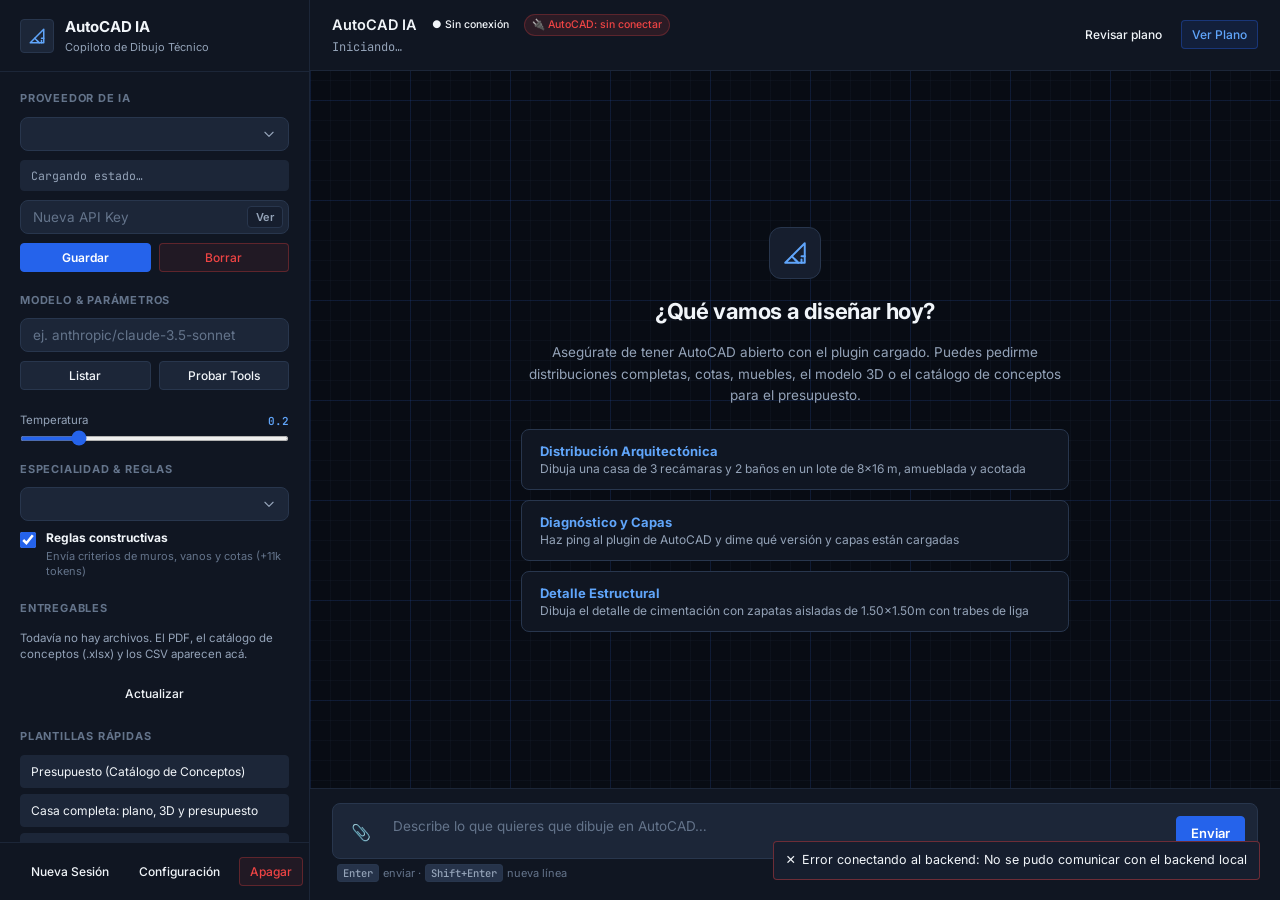
==== agent/web/index.html @ 49e6d8dd "Panel web: revisar plano sin tokens, laminas en el visor, historial persistente y arranque robusto; " ====
<!doctype html>
<html lang="es">
<head>
  <meta charset="utf-8">
  <meta name="viewport" content="width=device-width, initial-scale=1, maximum-scale=1, user-scalable=no">
  <title>AutoCAD IA — Asistente Técnico CAD</title>
  <meta name="description" content="Copiloto de diseño y automatización para AutoCAD mediante Model Context Protocol.">
  
  <link rel="preconnect" href="https://fonts.googleapis.com">
  <link rel="preconnect" href="https://fonts.gstatic.com" crossorigin>
  <link href="https://fonts.googleapis.com/css2?family=Inter:wght@400;500;600;700&family=JetBrains+Mono:wght@400;500;600&display=swap" rel="stylesheet">
  
  <link rel="stylesheet" href="style.css">
  <script src="app.js" defer></script>
</head>
<body>

  <!-- Overlay para panel en pantallas móviles -->
  <div id="sidebar-backdrop" class="sidebar-backdrop"></div>

  <!-- ======================================================================
       MODAL DE CONFIGURACIÓN INICIAL (CON ICONO TÉCNICO DE PLANO / ESCUADRA)
       ====================================================================== -->
  <div id="welcome-modal" class="modal-overlay hidden">
    <div class="modal-card">
      <div class="modal-header">
        <div class="brand-badge">
          <div class="brand-icon">
            <svg viewBox="0 0 24 24" width="18" height="18" fill="none" stroke="currentColor" stroke-width="2" stroke-linecap="round" stroke-linejoin="round">
              <path d="M3 21L21 21L21 3L3 21Z"></path>
              <path d="M9 15L15 21"></path>
              <line x1="12" y1="18" x2="14" y2="20"></line>
              <line x1="18" y1="21" x2="18" y2="18"></line>
              <line x1="21" y1="15" x2="18" y2="15"></line>
            </svg>
          </div>
          <div class="modal-title-wrap">
            <h3>Configuración Inicial</h3>
            <p>Conexión del modelo con AutoCAD</p>
          </div>
        </div>
        <button class="btn-icon btn-ghost" id="btn-close-wizard" title="Cerrar">✕</button>
      </div>

      <div class="wizard-progress-bar">
        <div class="wizard-progress-step active"></div>
        <div class="wizard-progress-step"></div>
        <div class="wizard-progress-step"></div>
      </div>

      <!-- Paso 0: Proveedor -->
      <div class="wizard-step-pane active" data-wizard-step="0">
        <h2>Seleccionar Proveedor</h2>
        <p>Elige el servicio que procesará tus comandos de dibujo técnico.</p>
        
        <div class="form-group">
          <label for="wizard-provider">Proveedor</label>
          <select id="wizard-provider" class="custom-select"></select>
          <p id="wizard-provider-hint" class="field-help"></p>
        </div>
        
        <div class="wizard-actions-row">
          <button class="btn btn-ghost" id="btn-wizard-skip">Omitir</button>
          <button class="btn btn-primary" data-wizard-goto="1">Siguiente: API Key →</button>
        </div>
      </div>

      <!-- Paso 1: API Key -->
      <div class="wizard-step-pane" data-wizard-step="1">
        <h2>Clave de API</h2>
        <p>La clave se almacena de forma cifrada localmente con DPAPI en este equipo.</p>
        
        <div class="form-group">
          <label for="wizard-api-key">API Key</label>
          <div class="input-with-action">
            <input id="wizard-api-key" type="password" placeholder="sk-..." autocomplete="off">
            <button class="input-action-btn" id="btn-toggle-wizard-key" type="button" title="Mostrar/Ocultar">Ver</button>
          </div>
        </div>
        <div id="wizard-key-status-chip" class="chip-status">Sin clave guardada</div>
        
        <div class="wizard-actions-row">
          <button class="btn" data-wizard-goto="0">← Atrás</button>
          <button class="btn btn-primary" id="btn-wizard-save-key">Guardar y continuar →</button>
        </div>
      </div>

      <!-- Paso 2: Diagnóstico -->
      <div class="wizard-step-pane" data-wizard-step="2">
        <h2>Verificación del Entorno</h2>
        <p>Comprobando conectividad con el proveedor, modelo y el plugin de AutoCAD:</p>
        
        <div class="diagnostic-list">
          <div class="diagnostic-item">
            <span class="status-light" id="diag-light-key"></span>
            <div class="diagnostic-content">
              <b>1. Autenticación API</b>
              <small id="diag-text-key">Verificando…</small>
            </div>
          </div>

          <div class="diagnostic-item">
            <span class="status-light" id="diag-light-model"></span>
            <div class="diagnostic-content">
              <b>2. Compatibilidad con Herramientas CAD</b>
              <small id="diag-text-model">Probando llamadas de función…</small>
            </div>
          </div>

          <div class="diagnostic-item">
            <span class="status-light" id="diag-light-cad"></span>
            <div class="diagnostic-content">
              <b>3. Plugin de AutoCAD (MCP)</b>
              <small id="diag-text-cad">Consultando socket local…</small>
            </div>
          </div>
        </div>

        <div class="wizard-actions-row">
          <button class="btn" id="btn-wizard-recheck">Reintentar</button>
          <button class="btn btn-primary" id="btn-wizard-finish">Comenzar</button>
        </div>
      </div>
    </div>
  </div>

  <!-- ======================================================================
       ESTRUCTURA PRINCIPAL DE LA APLICACIÓN
       ====================================================================== -->
  <div id="app-layout" class="app-layout">
    
    <!-- BARRA LATERAL (SIDEBAR TÉCNICO Y LIMPIO) -->
    <aside id="app-sidebar" class="sidebar">
      <div class="sidebar-header">
        <div class="brand-badge">
          <div class="brand-icon">
            <svg viewBox="0 0 24 24" width="18" height="18" fill="none" stroke="currentColor" stroke-width="2" stroke-linecap="round" stroke-linejoin="round">
              <path d="M3 21L21 21L21 3L3 21Z"></path>
              <path d="M9 15L15 21"></path>
              <line x1="12" y1="18" x2="14" y2="20"></line>
              <line x1="18" y1="21" x2="18" y2="18"></line>
              <line x1="21" y1="15" x2="18" y2="15"></line>
            </svg>
          </div>
          <div class="brand-info">
            <h1>AutoCAD IA</h1>
            <p>Copiloto de Dibujo Técnico</p>
          </div>
        </div>
        <button class="btn-icon btn-ghost mobile-only" id="btn-close-sidebar" title="Cerrar panel">✕</button>
      </div>

      <div class="sidebar-scroll">
        
        <!-- PROVEEDOR -->
        <section class="sidebar-section">
          <div class="section-title">Proveedor de IA</div>
          <div class="form-group">
            <select id="select-provider" class="custom-select"></select>
          </div>
          <div id="key-status-chip" class="chip-status">Cargando estado…</div>
          <div class="input-with-action">
            <input id="input-api-key" type="password" placeholder="Nueva API Key" autocomplete="off">
            <button class="input-action-btn" id="btn-toggle-key-visibility" type="button" title="Mostrar/Ocultar">Ver</button>
          </div>
          <div class="button-group-row">
            <button class="btn btn-sm btn-primary" id="btn-save-key">Guardar</button>
            <button class="btn btn-sm btn-danger" id="btn-delete-key">Borrar</button>
          </div>
        </section>

        <!-- MODELO -->
        <section class="sidebar-section">
          <div class="section-title">Modelo & Parámetros</div>
          <div class="form-group">
            <input id="input-model" placeholder="ej. anthropic/claude-3.5-sonnet" autocomplete="off">
          </div>
          <div class="button-group-row">
            <button class="btn btn-sm" id="btn-list-models">Listar</button>
            <button class="btn btn-sm" id="btn-test-models">Probar Tools</button>
          </div>
          <div id="model-list-container" class="model-list-container"></div>
          
          <div class="slider-row">
            <div class="slider-header">
              <span>Temperatura</span>
              <span id="temp-val" class="slider-val">0.2</span>
            </div>
            <input type="range" id="input-temp" min="0" max="1" step="0.1" value="0.2" class="custom-slider">
          </div>
        </section>

        <!-- HERRAMIENTAS -->
        <section class="sidebar-section">
          <div class="section-title">Especialidad & Reglas</div>
          <div class="form-group">
            <select id="select-profile" class="custom-select"></select>
          </div>
          <label class="custom-checkbox">
            <input type="checkbox" id="check-rules" checked>
            <span>
              <strong>Reglas constructivas</strong>
              <small>Envía criterios de muros, vanos y cotas (+11k tokens)</small>
            </span>
          </label>
        </section>

        <!-- ENTREGABLES: lo que el agente deja para descargar -->
        <section class="sidebar-section">
          <div class="section-title">Entregables</div>
          <div id="lista-entregables" class="entregables-list">
            <small class="field-help">Todavía no hay archivos. El PDF, el catálogo de conceptos (.xlsx) y los CSV aparecen acá.</small>
          </div>
          <button class="btn btn-sm btn-ghost" id="btn-refrescar-entregables" type="button">Actualizar</button>
        </section>

        <!-- PLANTILLAS -->
        <section class="sidebar-section">
          <div class="section-title">Plantillas Rápidas</div>
          <div class="quick-prompts-list">
            <button class="quick-prompt-btn" data-perfil="arquitectura" data-prompt="Cuantifica lo que está dibujado en el plano abierto (agrupado por partida) y genera el catálogo de conceptos para el presupuesto en .xlsx, sin precios. Lo que la obra necesite y el plano no mida, ponlo POR CUANTIFICAR.">Presupuesto (Catálogo de Conceptos)</button>
            <button class="quick-prompt-btn" data-perfil="arquitectura" data-prompt="Proyecto completo de una casa de 3 recámaras y 2 baños en un lote de 8x20 m: distribución validada, muros, cotas, mobiliario, lámina A-01 con rótulo, modelo 3D, cuantificación y catálogo de conceptos (.xlsx) sin precios. Antes de dibujar, pregúntame los datos del rótulo que falten.">Casa completa: plano, 3D y presupuesto</button>
            <button class="quick-prompt-btn" data-perfil="estructura" data-prompt="Dibuja una zapata aislada Z-1 de 1.20x1.20m con dado de 30x30cm y armado de varilla #4 @ 15cm.">Zapata Aislada Z-1</button>
            <button class="quick-prompt-btn" data-perfil="arquitectura" data-prompt="Verifica las capas del dibujo actual, lista los bloques insertados y acota todos los muros principales.">Acotar & Revisar Capas</button>
            <button class="quick-prompt-btn" data-perfil="arquitectura" data-prompt="Inserta distribución eléctrica básica con luminarias LED empotradas y contactos dobles a 0.30m.">Instalación Eléctrica</button>
          </div>
        </section>

      </div>

      <div class="sidebar-footer">
        <button class="btn btn-sm btn-ghost" id="btn-new-session" title="Reiniciar memoria del agente">
          Nueva Sesión
        </button>
        <button class="btn btn-sm btn-ghost" id="btn-open-settings" title="Abrir configuración">
          Configuración
        </button>
        <button class="btn btn-sm btn-danger" id="btn-apagar" title="Cerrar la interfaz por completo (ya no queda ninguna consola para hacerlo)">
          Apagar
        </button>
      </div>
    </aside>

    <!-- ÁREA PRINCIPAL DE CHAT -->
    <main class="chat-main">
      <header class="chat-header">
        <div class="header-left">
          <button class="btn-icon btn-ghost mobile-only" id="btn-open-sidebar" title="Abrir menú">
            ☰
          </button>
          <div class="chat-header-info">
            <div class="chat-header-title">
              <span id="session-title">AutoCAD IA</span>
              <span class="status-badge live" id="connection-status">● Listo</span>
              <span class="status-badge acad-checking" id="acad-status" title="Se revisa solo cada 15s, sin pedirle nada al modelo.">🔌 AutoCAD: verificando…</span>
            </div>
            <div class="chat-header-subtitle" id="session-subtitle">Iniciando…</div>
          </div>
        </div>

        <div class="chat-header-actions">
          <div id="token-counter" class="token-counter-pill" style="display: none;">
            <b id="total-tokens">0</b> tokens · <span id="total-turns">0</span> v.
          </div>
          
          <button class="btn btn-sm btn-ghost" id="btn-revisar" title="Revisar el plano con check_all (sin gastar tokens)">
            <span class="btn-text">Revisar plano</span>
          </button>

          <button class="btn btn-sm btn-accent" id="btn-toggle-plan" title="Abrir visor de dibujo">
            <span class="btn-text">Ver Plano</span>
          </button>
          
          <button class="btn btn-sm btn-danger" id="btn-cancel" style="display: none;" title="Detener generación">
            <span class="btn-text">Cancelar</span>
          </button>

          <div id="typing-indicator" class="typing-dots" style="display: none;" title="Agente procesando…">
            <span></span><span></span><span></span>
          </div>
        </div>
      </header>

      <!-- HILO DE MENSAJES -->
      <div id="chat-messages" class="chat-messages">
        <div class="empty-state" id="empty-state-view">
          <div class="empty-icon-wrapper">
            <div class="empty-icon">
              <svg viewBox="0 0 24 24" width="26" height="26" fill="none" stroke="currentColor" stroke-width="1.8" stroke-linecap="round" stroke-linejoin="round">
                <path d="M3 21L21 21L21 3L3 21Z"></path>
                <path d="M9 15L15 21"></path>
                <line x1="12" y1="18" x2="14" y2="20"></line>
                <line x1="18" y1="21" x2="18" y2="18"></line>
                <line x1="21" y1="15" x2="18" y2="15"></line>
              </svg>
            </div>
          </div>
          <h2>¿Qué vamos a diseñar hoy?</h2>
          <p>Asegúrate de tener AutoCAD abierto con el plugin cargado. Puedes pedirme distribuciones completas, cotas, muebles, el modelo 3D o el catálogo de conceptos para el presupuesto.</p>
          
          <div class="preset-cards-grid">
            <button class="preset-card" data-perfil="arquitectura">
              <div class="preset-info">
                <strong>Distribución Arquitectónica</strong>
                <span class="preset-text">Dibuja una casa de 3 recámaras y 2 baños en un lote de 8×16 m, amueblada y acotada</span>
              </div>
            </button>

            <button class="preset-card" data-perfil="basico">
              <div class="preset-info">
                <strong>Diagnóstico y Capas</strong>
                <span class="preset-text">Haz ping al plugin de AutoCAD y dime qué versión y capas están cargadas</span>
              </div>
            </button>

            <button class="preset-card" data-perfil="estructura">
              <div class="preset-info">
                <strong>Detalle Estructural</strong>
                <span class="preset-text">Dibuja el detalle de cimentación con zapatas aisladas de 1.50x1.50m con trabes de liga</span>
              </div>
            </button>
          </div>
        </div>
      </div>

      <!-- FOOTER CON INPUT DE TEXTO -->
      <footer class="chat-footer">
        <div class="input-container">
          <div id="attach-preview" class="attach-preview hidden"></div>
          <div class="input-box-wrapper">
            <input type="file" id="input-file" accept="image/*" multiple hidden>
            <button class="btn btn-icon btn-ghost btn-attach" id="btn-attach"
                    title="Adjuntar croquis o foto">📎</button>
            <textarea id="chat-input" rows="1" placeholder="Describe lo que quieres que dibuje en AutoCAD…"></textarea>
            <button class="btn btn-primary btn-send" id="btn-send" title="Enviar instrucción (Enter)">
              <span>Enviar</span>
            </button>
          </div>
          <div class="input-meta-bar">
            <span class="input-shortcuts"><b>Enter</b> enviar · <b>Shift+Enter</b> nueva línea</span>
            <span class="input-brand">AutoCAD MCP Assistant</span>
          </div>
        </div>
      </footer>
    </main>

    <!-- VISOR DE PLANO (DWG VIEWPORT) -->
    <section id="plan-viewer-pane" class="plan-viewer-pane">
      <div class="viewer-header">
        <div class="viewer-title">
          <span>Visor de Plano DWG</span>
        </div>
        <div class="viewer-toolbar">
          <select id="select-layout" class="custom-select viewer-select" title="Qué ver: el modelo o una lámina tal como se imprime">
            <option value="Model">Modelo</option>
          </select>
          <button class="btn-icon btn-ghost btn-sm" id="btn-zoom-in" title="Acercar (+)">＋</button>
          <button class="btn-icon btn-ghost btn-sm" id="btn-zoom-out" title="Alejar (-)">－</button>
          <button class="btn-icon btn-ghost btn-sm" id="btn-zoom-reset" title="Ajustar escala al 100%">1:1</button>
          <button class="btn btn-sm btn-ghost" id="btn-refresh-plan" title="Actualizar captura">Actualizar</button>
          <button class="btn-icon btn-ghost btn-sm" id="btn-download-plan" title="Descargar imagen PNG">Guardar</button>
          <button class="btn-icon btn-ghost btn-sm" id="btn-close-plan" title="Ocultar visor">✕</button>
        </div>
      </div>
      
      <div class="viewer-canvas-wrapper empty-canvas" id="plan-canvas-wrapper">
        <div class="viewer-empty-msg">
          <span>No hay ninguna captura activa aún.</span>
          <button class="btn btn-sm btn-primary" id="btn-initial-capture" style="margin-top: 10px;">Capturar Vista Actual</button>
        </div>
      </div>

      <div class="viewer-footer">
        <span id="plan-footer-info">Listo para capturar</span>
        <span id="plan-zoom-info">100%</span>
      </div>
    </section>

  </div>

  <div id="toast-container" class="toast-container"></div>

</body>
</html>
---- agent/web/style.css ----
/* ==========================================================================
   AutoCAD IA — Estilos de la Interfaz Web (Estética Técnica CAD Sobria)
   Cero clichés de IA, sin emojis invasivos, espaciado amplio y profesional
   ========================================================================== */

:root {
  --bg-main: #0a0e17;
  --bg-panel: #101622;
  --bg-card: #161e2e;
  --bg-elevated: #1c2638;
  --bg-hover: #26334a;
  
  --border-subtle: #1c2638;
  --border-default: #28364d;
  --border-focus: #3b82f6;

  --text-main: #f1f5f9;
  --text-muted: #94a3b8;
  --text-dim: #64748b;

  --primary: #2563eb;
  --primary-hover: #1d4ed8;
  --primary-light: #60a5fa;

  --success: #10b981;
  --error: #ef4444;
  --warning: #f59e0b;

  --radius-sm: 4px;
  --radius-md: 8px;
  --radius-lg: 12px;
  --radius-full: 9999px;

  --font-sans: 'Inter', system-ui, -apple-system, BlinkMacSystemFont, "Segoe UI", Roboto, sans-serif;
  --font-mono: 'JetBrains Mono', Consolas, monospace;

  --transition: 0.15s ease;
  --shadow-modal: 0 24px 50px rgba(0, 0, 0, 0.75);
}

/* ==========================================================================
   RESET Y BASE
   ========================================================================== */
*, *::before, *::after {
  box-sizing: border-box;
  margin: 0;
  padding: 0;
}

html, body {
  height: 100%;
  width: 100%;
  overflow: hidden;
  background-color: var(--bg-main);
  color: var(--text-main);
  font-family: var(--font-sans);
  font-size: 13.5px;
  line-height: 1.5;
  -webkit-font-smoothing: antialiased;
}

::-webkit-scrollbar {
  width: 6px;
  height: 6px;
}
::-webkit-scrollbar-thumb {
  background: var(--border-default);
  border-radius: var(--radius-full);
}
::-webkit-scrollbar-thumb:hover {
  background: var(--text-dim);
}
::-webkit-scrollbar-track {
  background: transparent;
}

button, input, select, textarea {
  font-family: inherit;
  font-size: inherit;
  color: inherit;
}

button {
  cursor: pointer;
  border: none;
  background: none;
}

input, select, textarea {
  width: 100%;
  background: var(--bg-elevated);
  border: 1px solid var(--border-default);
  border-radius: var(--radius-md);
  padding: 8px 12px;
  color: var(--text-main);
  transition: border-color var(--transition), background var(--transition);
}

input:focus, select:focus, textarea:focus {
  outline: none;
  border-color: var(--border-focus);
  background: var(--bg-card);
}

input::placeholder, textarea::placeholder {
  color: var(--text-dim);
}

.custom-select {
  appearance: none;
  background-image: url("data:image/svg+xml,%3Csvg xmlns='http://www.w3.org/2000/svg' fill='none' viewBox='0 0 24 24' stroke='%2394a3b8'%3E%3Cpath stroke-linecap='round' stroke-linejoin='round' stroke-width='2' d='M19 9l-7 7-7-7'%3E%3C/path%3E%3C/svg%3E");
  background-repeat: no-repeat;
  background-position: right 12px center;
  background-size: 14px;
  padding-right: 36px;
  cursor: pointer;
}

.custom-slider {
  accent-color: var(--primary);
  height: 5px;
  border-radius: var(--radius-full);
  background: var(--bg-elevated);
  cursor: pointer;
  padding: 0;
}

/* ==========================================================================
   BOTONES
   ========================================================================== */
.btn {
  display: inline-flex;
  align-items: center;
  justify-content: center;
  gap: 6px;
  background: var(--bg-elevated);
  border: 1px solid var(--border-default);
  border-radius: var(--radius-md);
  padding: 8px 14px;
  font-weight: 500;
  font-size: 13px;
  color: var(--text-main);
  transition: all var(--transition);
  white-space: nowrap;
  user-select: none;
}

.btn:hover:not(:disabled) {
  background: var(--bg-hover);
  border-color: var(--text-dim);
}

.btn:active:not(:disabled) {
  transform: translateY(1px);
}

.btn:disabled {
  opacity: 0.45;
  cursor: not-allowed;
}

.btn-primary {
  background: var(--primary);
  border-color: var(--primary);
  color: #ffffff;
  font-weight: 600;
}

.btn-primary:hover:not(:disabled) {
  background: var(--primary-hover);
  border-color: var(--primary-hover);
}

.btn-accent {
  background: rgba(37, 99, 235, 0.12);
  border-color: rgba(37, 99, 235, 0.35);
  color: var(--primary-light);
}

.btn-accent:hover:not(:disabled) {
  background: rgba(37, 99, 235, 0.22);
  border-color: var(--primary);
}

.btn-danger {
  color: var(--error);
  border-color: rgba(239, 68, 68, 0.3);
  background: rgba(239, 68, 68, 0.08);
}

.btn-danger:hover:not(:disabled) {
  background: rgba(239, 68, 68, 0.16);
  border-color: var(--error);
}

.btn-ghost {
  background: transparent;
  border-color: transparent;
}

.btn-ghost:hover:not(:disabled) {
  background: var(--bg-elevated);
  border-color: var(--border-default);
}

.btn-sm {
  padding: 6px 10px;
  font-size: 12px;
  border-radius: var(--radius-sm);
}

.btn-icon {
  width: 32px;
  height: 32px;
  padding: 0;
  display: inline-grid;
  place-items: center;
  border-radius: var(--radius-sm);
}

/* ==========================================================================
   LAYOUT PRINCIPAL
   ========================================================================== */
.app-layout {
  display: grid;
  grid-template-columns: 310px 1fr 0;
  height: 100vh;
  width: 100vw;
  transition: grid-template-columns 0.3s ease;
  position: relative;
  overflow: hidden;
}

.app-layout.con-plano {
  grid-template-columns: 310px 1fr 48%;
}

.mobile-only {
  display: none !important;
}

.sidebar-backdrop {
  display: none;
  position: fixed;
  inset: 0;
  background: rgba(0, 0, 0, 0.6);
  z-index: 40;
}

@media (max-width: 1100px) {
  .app-layout {
    grid-template-columns: 290px 1fr 0;
  }
  .app-layout.con-plano {
    grid-template-columns: 290px 1fr 45%;
  }
}

@media (max-width: 900px) {
  .mobile-only {
    display: inline-flex !important;
  }
  
  .app-layout {
    grid-template-columns: 1fr 0;
  }
  
  .app-layout.con-plano {
    grid-template-columns: 1fr 1fr;
  }

  aside.sidebar {
    position: fixed;
    top: 0;
    bottom: 0;
    left: -320px;
    width: 310px;
    max-width: 85vw;
    z-index: 50;
    transition: left 0.25s ease;
    box-shadow: 10px 0 30px rgba(0, 0, 0, 0.7);
  }

  aside.sidebar.mobile-open {
    left: 0;
  }

  .sidebar-backdrop.active {
    display: block;
  }
}

@media (max-width: 640px) {
  .app-layout.con-plano {
    grid-template-columns: 1fr 0;
  }
  
  .app-layout.con-plano #plan-viewer-pane {
    position: fixed;
    inset: 0;
    z-index: 30;
  }

  .btn-text {
    display: none;
  }

  .chat-header {
    padding: 10px 12px;
  }

  .chat-messages {
    padding: 14px 12px;
  }

  .chat-footer {
    padding: 10px 12px 14px;
  }
}

/* ==========================================================================
   SIDEBAR (ESPACIOSO, SIN CONGESTIÓN)
   ========================================================================== */
aside.sidebar {
  background: var(--bg-panel);
  border-right: 1px solid var(--border-subtle);
  display: flex;
  flex-direction: column;
  height: 100vh;
  overflow: hidden;
  z-index: 20;
}

.sidebar-header {
  padding: 16px 20px;
  border-bottom: 1px solid var(--border-subtle);
  display: flex;
  align-items: center;
  justify-content: space-between;
  flex-shrink: 0;
}

.brand-badge {
  display: flex;
  align-items: center;
  gap: 11px;
}

.brand-icon {
  width: 34px;
  height: 34px;
  border-radius: var(--radius-sm);
  background: var(--bg-elevated);
  border: 1px solid var(--border-default);
  color: var(--primary-light);
  display: grid;
  place-items: center;
  flex-shrink: 0;
}

.brand-icon svg {
  display: block;
}

.brand-info h1 {
  font-size: 15px;
  font-weight: 700;
  color: var(--text-main);
  letter-spacing: -0.2px;
}

.brand-info p {
  font-size: 11px;
  color: var(--text-muted);
}

.sidebar-scroll {
  flex: 1;
  min-height: 0;
  overflow-y: auto;
  padding: 18px 20px;
  display: flex;
  flex-direction: column;
  gap: 20px;
}

.sidebar-section {
  display: flex;
  flex-direction: column;
  gap: 9px;
}

.section-title {
  font-size: 11px;
  text-transform: uppercase;
  font-weight: 700;
  letter-spacing: 0.8px;
  color: var(--text-dim);
  margin-bottom: 1px;
}

.form-group {
  display: flex;
  flex-direction: column;
  gap: 5px;
}

.form-group label {
  font-size: 11px;
  text-transform: uppercase;
  letter-spacing: 0.7px;
  color: var(--text-muted);
  font-weight: 600;
}

.field-help {
  font-size: 11.5px;
  color: var(--text-muted);
  line-height: 1.4;
  margin-top: 4px;
}

.chip-status {
  font-size: 11.5px;
  font-family: var(--font-mono);
  padding: 6px 10px;
  border-radius: var(--radius-sm);
  background: var(--bg-elevated);
  border: 1px solid var(--border-subtle);
  display: flex;
  align-items: center;
  gap: 6px;
  color: var(--text-muted);
  word-break: break-all;
}

.chip-status.encrypted {
  background: rgba(16, 185, 129, 0.08);
  border-color: rgba(16, 185, 129, 0.3);
  color: var(--success);
}

.chip-status.warning {
  background: rgba(245, 158, 11, 0.08);
  border-color: rgba(245, 158, 11, 0.3);
  color: var(--warning);
}

.input-with-action {
  position: relative;
  display: flex;
  align-items: center;
}

.input-with-action input {
  padding-right: 48px;
}

.input-action-btn {
  position: absolute;
  right: 6px;
  padding: 3px 8px;
  color: var(--text-muted);
  font-size: 11px;
  font-weight: 600;
  border-radius: var(--radius-sm);
  background: var(--bg-card);
  border: 1px solid var(--border-default);
}

.input-action-btn:hover {
  color: var(--text-main);
  background: var(--bg-hover);
}

.button-group-row {
  display: flex;
  gap: 8px;
  width: 100%;
}

.button-group-row > .btn {
  flex: 1;
}

.slider-row {
  display: flex;
  flex-direction: column;
  gap: 6px;
  margin-top: 4px;
}

.slider-header {
  display: flex;
  justify-content: space-between;
  align-items: center;
  font-size: 11.5px;
  color: var(--text-muted);
}

.slider-val {
  font-family: var(--font-mono);
  color: var(--primary-light);
  font-weight: 600;
  font-size: 11px;
}

.model-list-container {
  display: flex;
  flex-direction: column;
  gap: 4px;
  max-height: 140px;
  overflow-y: auto;
  padding-right: 2px;
}

.model-item {
  display: flex;
  align-items: center;
  justify-content: space-between;
  gap: 6px;
  padding: 6px 9px;
  background: var(--bg-elevated);
  border: 1px solid transparent;
  border-radius: var(--radius-sm);
  font-family: var(--font-mono);
  font-size: 11px;
  cursor: pointer;
  transition: border-color var(--transition), background var(--transition);
}

.model-item:hover {
  border-color: var(--border-focus);
  background: var(--bg-hover);
}

.model-item.selected {
  border-color: var(--primary);
  background: rgba(37, 99, 235, 0.12);
  color: var(--primary-light);
  font-weight: 600;
}

.model-badge {
  font-size: 9.5px;
  padding: 2px 6px;
  border-radius: 3px;
  background: var(--bg-card);
  color: var(--text-dim);
}

.model-item.ok .model-badge {
  background: rgba(16, 185, 129, 0.12);
  color: var(--success);
}

.model-item.err .model-badge {
  background: rgba(239, 68, 68, 0.12);
  color: var(--error);
}

.custom-checkbox {
  display: flex;
  align-items: flex-start;
  gap: 10px;
  font-size: 12px;
  color: var(--text-muted);
  cursor: pointer;
  line-height: 1.4;
  user-select: none;
}

.custom-checkbox input[type="checkbox"] {
  width: 16px;
  height: 16px;
  margin-top: 2px;
  accent-color: var(--primary);
  border-radius: var(--radius-sm);
  flex-shrink: 0;
  cursor: pointer;
}

.custom-checkbox span {
  display: flex;
  flex-direction: column;
  gap: 2px;
}

.custom-checkbox strong {
  color: var(--text-main);
}

.custom-checkbox small {
  font-size: 11px;
  color: var(--text-dim);
}

.quick-prompts-list {
  display: flex;
  flex-direction: column;
  gap: 6px;
}

.quick-prompt-btn {
  text-align: left;
  padding: 8px 10px;
  font-size: 12px;
  background: var(--bg-elevated);
  border: 1px solid var(--border-subtle);
  border-radius: var(--radius-sm);
  color: var(--text-main);
  transition: all var(--transition);
}

.quick-prompt-btn:hover {
  background: var(--bg-hover);
  border-color: var(--primary);
}

.entregables-list {
  display: flex;
  flex-direction: column;
  gap: 4px;
  margin-bottom: 8px;
  max-height: 180px;
  overflow-y: auto;
}

.entregable {
  display: flex;
  justify-content: space-between;
  gap: 8px;
  padding: 6px 10px;
  font-size: 12px;
  background: var(--bg-elevated);
  border: 1px solid var(--border-subtle);
  border-radius: var(--radius-sm);
  color: var(--text-main);
  text-decoration: none;
  transition: all var(--transition);
}

.entregable span {
  overflow: hidden;
  text-overflow: ellipsis;
  white-space: nowrap;
}

.entregable small {
  color: var(--text-muted);
  flex-shrink: 0;
}

.entregable:hover {
  background: var(--bg-hover);
  border-color: var(--primary);
}

.sidebar-footer {
  padding: 14px 20px;
  border-top: 1px solid var(--border-subtle);
  background: var(--bg-panel);
  display: flex;
  align-items: center;
  justify-content: space-between;
  gap: 8px;
  flex-shrink: 0;
}

/* ==========================================================================
   CHAT PRINCIPAL (FONDO CUADRICULADO TIPO PLANO / MODEL SPACE DE AUTOCAD)
   ========================================================================== */
main.chat-main {
  display: flex;
  flex-direction: column;
  background-color: #080c14;
  background-image: 
    linear-gradient(to right, rgba(37, 99, 235, 0.12) 1px, transparent 1px),
    linear-gradient(to bottom, rgba(37, 99, 235, 0.12) 1px, transparent 1px),
    linear-gradient(to right, rgba(40, 54, 77, 0.14) 1px, transparent 1px),
    linear-gradient(to bottom, rgba(40, 54, 77, 0.14) 1px, transparent 1px);
  background-size: 100px 100px, 100px 100px, 20px 20px, 20px 20px;
  background-position: 0 0, 0 0, 0 0, 0 0;
  min-width: 0;
  position: relative;
  height: 100vh;
}

.chat-header {
  padding: 14px 22px;
  background: var(--bg-panel);
  border-bottom: 1px solid var(--border-subtle);
  display: flex;
  align-items: center;
  justify-content: space-between;
  gap: 12px;
  z-index: 10;
  flex-shrink: 0;
}

.header-left {
  display: flex;
  align-items: center;
  gap: 10px;
  min-width: 0;
}

.chat-header-info {
  min-width: 0;
  display: flex;
  flex-direction: column;
  gap: 2px;
}

.chat-header-title {
  font-weight: 600;
  font-size: 14.5px;
  color: var(--text-main);
  display: flex;
  align-items: center;
  gap: 8px;
}

.status-badge {
  font-size: 10.5px;
  font-weight: 500;
  padding: 2px 7px;
  border-radius: var(--radius-full);
}

.status-badge.live {
  background: rgba(16, 185, 129, 0.12);
  color: var(--success);
  border: 1px solid rgba(16, 185, 129, 0.25);
}

/* Estado del plugin de AutoCAD: independiente de si el servidor local
   responde ("Listo" de arriba). Antes esto no se veía en ningún lado hasta
   que se le pedía algo al agente y, si AutoCAD estaba cerrado, tardaba
   30+ segundos en enterarse por las malas. */
.status-badge.acad-off {
  background: rgba(239, 68, 68, 0.12);
  color: var(--error);
  border: 1px solid rgba(239, 68, 68, 0.25);
}

.status-badge.acad-checking {
  background: rgba(245, 158, 11, 0.12);
  color: var(--warning);
  border: 1px solid rgba(245, 158, 11, 0.25);
}

.chat-header-subtitle {
  font-size: 12px;
  color: var(--text-muted);
  font-family: var(--font-mono);
  white-space: nowrap;
  overflow: hidden;
  text-overflow: ellipsis;
}

.chat-header-actions {
  display: flex;
  align-items: center;
  gap: 8px;
  flex-shrink: 0;
}

.token-counter-pill {
  font-family: var(--font-mono);
  font-size: 11.5px;
  color: var(--text-muted);
  background: var(--bg-card);
  padding: 5px 9px;
  border-radius: var(--radius-sm);
  border: 1px solid var(--border-subtle);
  display: flex;
  align-items: center;
  gap: 5px;
}

.token-counter-pill b {
  color: var(--primary-light);
  font-weight: 600;
}

.chat-messages {
  flex: 1;
  overflow-y: auto;
  padding: 24px 28px;
  display: flex;
  flex-direction: column;
  gap: 16px;
}

/* Estado de inicio */
.empty-state {
  margin: auto;
  max-width: 580px;
  text-align: center;
  display: flex;
  flex-direction: column;
  align-items: center;
  gap: 14px;
  padding: 30px 16px;
}

.empty-icon-wrapper {
  margin-bottom: 2px;
}

.empty-icon {
  width: 52px;
  height: 52px;
  border-radius: var(--radius-lg);
  background: var(--bg-card);
  border: 1px solid var(--border-default);
  color: var(--primary-light);
  display: grid;
  place-items: center;
}

.empty-state h2 {
  font-size: 22px;
  font-weight: 700;
  letter-spacing: -0.4px;
  color: var(--text-main);
}

.empty-state p {
  color: var(--text-muted);
  font-size: 13.5px;
  line-height: 1.6;
}

.preset-cards-grid {
  display: flex;
  flex-direction: column;
  gap: 10px;
  width: 100%;
  margin-top: 8px;
}

.preset-card {
  background: var(--bg-panel);
  border: 1px solid var(--border-default);
  border-radius: var(--radius-md);
  padding: 13px 18px;
  text-align: left;
  color: var(--text-main);
  transition: all var(--transition);
}

.preset-card:hover {
  border-color: var(--border-focus);
  background: var(--bg-card);
  transform: translateY(-1px);
}

.preset-info {
  display: flex;
  flex-direction: column;
  gap: 2px;
}

.preset-info strong {
  font-size: 13px;
  color: var(--primary-light);
}

.preset-text {
  font-size: 12px;
  color: var(--text-muted);
}

/* Mensajes de chat */
.message-row {
  display: flex;
  flex-direction: column;
  gap: 4px;
  max-width: 85%;
}

.message-row.user {
  align-self: flex-end;
}

.message-row.assistant {
  align-self: flex-start;
}

.message-author {
  font-size: 11px;
  font-weight: 600;
  text-transform: uppercase;
  letter-spacing: 0.6px;
  color: var(--text-dim);
}

.message-row.user .message-author {
  text-align: right;
  color: var(--primary-light);
}

.message-bubble {
  background: var(--bg-card);
  border: 1px solid var(--border-default);
  border-radius: var(--radius-md);
  padding: 12px 16px;
  white-space: pre-wrap;
  word-break: break-word;
  font-size: 13.5px;
  line-height: 1.55;
}

.message-row.user .message-bubble {
  background: rgba(37, 99, 235, 0.12);
  border-color: rgba(37, 99, 235, 0.35);
}

/* Markdown liviano de las respuestas del agente (ver formatearMarkdown en
   app.js): antes esto se veía con los asteriscos y backticks tal cual. */
.message-bubble p {
  margin: 0 0 8px;
}

.message-bubble p:last-child,
.message-bubble ul:last-child,
.message-bubble blockquote:last-child {
  margin-bottom: 0;
}

.message-bubble code {
  font-family: var(--font-mono);
  font-size: 12px;
  background: rgba(148, 163, 184, 0.15);
  padding: 1px 5px;
  border-radius: 4px;
}

.message-bubble blockquote {
  margin: 0 0 8px;
  padding: 2px 12px;
  border-left: 3px solid var(--border-default);
  color: var(--text-muted);
}

.message-bubble ul {
  margin: 0 0 8px 18px;
  padding: 0;
}

.tool-card {
  display: flex;
  align-items: flex-start;
  gap: 10px;
  font-family: var(--font-mono);
  font-size: 11.5px;
  background: var(--bg-card);
  border: 1px solid var(--border-subtle);
  border-left: 3px solid var(--primary);
  border-radius: var(--radius-sm);
  padding: 8px 12px;
  margin-bottom: 2px;
  width: 100%;
}

.tool-card.success {
  border-left-color: var(--success);
}

.tool-card.error {
  border-left-color: var(--error);
  background: rgba(239, 68, 68, 0.04);
}

.tool-card-icon {
  font-size: 11px;
  font-weight: 700;
  margin-top: 1px;
  color: var(--text-dim);
}

.tool-card-body {
  flex: 1;
  min-width: 0;
  display: flex;
  flex-direction: column;
  gap: 2px;
}

.tool-card-name {
  font-weight: 600;
  color: var(--primary-light);
}

.tool-card.success .tool-card-name {
  color: var(--success);
}

.tool-card.error .tool-card-name {
  color: var(--error);
}

.tool-card-details {
  color: var(--text-dim);
  font-size: 11px;
  word-break: break-all;
  white-space: pre-wrap;
  max-height: 70px;
  overflow-y: auto;
}

.chat-notice {
  font-size: 12.5px;
  padding: 10px 14px;
  border-radius: var(--radius-sm);
  background: rgba(245, 158, 11, 0.08);
  border: 1px solid rgba(245, 158, 11, 0.25);
  color: var(--warning);
}

.chat-footer {
  padding: 14px 22px 18px;
  background: var(--bg-panel);
  border-top: 1px solid var(--border-subtle);
  flex-shrink: 0;
}

.input-container {
  display: flex;
  flex-direction: column;
  gap: 6px;
  max-width: 1000px;
  margin: 0 auto;
}

.input-box-wrapper {
  display: flex;
  gap: 10px;
  align-items: flex-end;
  background: var(--bg-elevated);
  border: 1px solid var(--border-default);
  border-radius: var(--radius-md);
  padding: 8px 12px;
}

.input-box-wrapper:focus-within {
  border-color: var(--border-focus);
}

.input-box-wrapper textarea {
  border: none;
  background: transparent;
  padding: 4px 6px;
  resize: none;
  min-height: 38px;
  max-height: 150px;
  line-height: 1.5;
  box-shadow: none !important;
}

.btn-send {
  padding: 8px 14px;
  border-radius: var(--radius-sm);
}

.input-meta-bar {
  display: flex;
  justify-content: space-between;
  align-items: center;
  padding: 0 4px;
  font-size: 11px;
  color: var(--text-dim);
}

.typing-dots {
  display: inline-flex;
  gap: 4px;
  align-items: center;
}

.typing-dots span {
  width: 5px;
  height: 5px;
  border-radius: 50%;
  background: var(--primary-light);
  animation: pulseDot 1.2s infinite ease-in-out;
}

.typing-dots span:nth-child(2) { animation-delay: 0.2s; }
.typing-dots span:nth-child(3) { animation-delay: 0.4s; }

@keyframes pulseDot {
  0%, 80%, 100% { transform: scale(0.6); opacity: 0.3; }
  40% { transform: scale(1.1); opacity: 1; }
}

/* ==========================================================================
   VISOR DE PLANO (DWG VIEWPORT)
   ========================================================================== */
.plan-viewer-pane {
  background: var(--bg-panel);
  border-left: 1px solid var(--border-subtle);
  display: flex;
  flex-direction: column;
  overflow: hidden;
  height: 100vh;
}

.app-layout:not(.con-plano) .plan-viewer-pane {
  display: none;
}

.viewer-header {
  padding: 12px 16px;
  border-bottom: 1px solid var(--border-subtle);
  display: flex;
  align-items: center;
  justify-content: space-between;
  flex-shrink: 0;
}

.viewer-title {
  font-weight: 600;
  font-size: 13.5px;
}

.viewer-toolbar {
  display: flex;
  align-items: center;
  gap: 4px;
}

.viewer-canvas-wrapper {
  flex: 1;
  overflow: auto;
  display: grid;
  place-items: center;
  background: #ffffff;
  position: relative;
  user-select: none;
  cursor: grab;
}

.viewer-canvas-wrapper:active {
  cursor: grabbing;
}

.viewer-canvas-wrapper img {
  max-width: 98%;
  max-height: 98%;
  object-fit: contain;
  box-shadow: 0 4px 15px rgba(0, 0, 0, 0.1);
  transition: transform 0.15s ease-out;
  transform-origin: center center;
}

.viewer-canvas-wrapper.empty-canvas {
  background: var(--bg-main);
  color: var(--text-muted);
  font-size: 13px;
  cursor: default;
}

.viewer-empty-msg {
  display: flex;
  flex-direction: column;
  align-items: center;
  gap: 8px;
}

.viewer-footer {
  padding: 10px 16px;
  border-top: 1px solid var(--border-subtle);
  background: var(--bg-panel);
  font-family: var(--font-mono);
  font-size: 11.5px;
  color: var(--text-muted);
  display: flex;
  align-items: center;
  justify-content: space-between;
  flex-shrink: 0;
}

/* ==========================================================================
   MODAL DE CONFIGURACIÓN
   ========================================================================== */
.modal-overlay {
  position: fixed;
  inset: 0;
  z-index: 100;
  background: rgba(0, 0, 0, 0.75);
  backdrop-filter: blur(8px);
  display: grid;
  place-items: center;
  padding: 16px;
}

.modal-overlay.hidden {
  display: none;
}

.modal-card {
  width: min(500px, 100%);
  background: var(--bg-panel);
  border: 1px solid var(--border-default);
  border-radius: var(--radius-lg);
  padding: 24px;
  box-shadow: var(--shadow-modal);
  position: relative;
}

.modal-header {
  display: flex;
  align-items: flex-start;
  justify-content: space-between;
  margin-bottom: 16px;
}

.modal-title-wrap h3 {
  font-size: 15px;
  font-weight: 700;
  color: var(--text-main);
}

.modal-title-wrap p {
  font-size: 11.5px;
  color: var(--text-muted);
}

.wizard-progress-bar {
  display: flex;
  gap: 6px;
  margin-bottom: 20px;
}

.wizard-progress-step {
  height: 3px;
  flex: 1;
  border-radius: var(--radius-full);
  background: var(--bg-elevated);
  transition: background 0.2s ease;
}

.wizard-progress-step.active {
  background: var(--primary);
}

.wizard-step-pane {
  display: none;
}

.wizard-step-pane.active {
  display: block;
}

.wizard-step-pane h2 {
  font-size: 18px;
  font-weight: 700;
  margin-bottom: 6px;
}

.wizard-step-pane > p {
  color: var(--text-muted);
  margin-bottom: 16px;
  font-size: 13px;
  line-height: 1.45;
}

.wizard-actions-row {
  display: flex;
  gap: 8px;
  justify-content: flex-end;
  margin-top: 22px;
}

.diagnostic-list {
  display: flex;
  flex-direction: column;
  gap: 6px;
}

.diagnostic-item {
  display: flex;
  align-items: center;
  gap: 10px;
  padding: 10px 12px;
  background: var(--bg-card);
  border: 1px solid var(--border-subtle);
  border-radius: var(--radius-sm);
}

.status-light {
  width: 9px;
  height: 9px;
  border-radius: 50%;
  background: var(--text-dim);
  flex-shrink: 0;
}

.status-light.ok {
  background: var(--success);
}

.status-light.error {
  background: var(--error);
}

.status-light.loading {
  background: var(--warning);
  animation: pulseLight 1s infinite;
}

@keyframes pulseLight {
  50% { opacity: 0.3; }
}

.diagnostic-content {
  flex: 1;
}

.diagnostic-content small {
  display: block;
  color: var(--text-muted);
  font-size: 11px;
  margin-top: 1px;
}

/* ==========================================================================
   TOASTS
   ========================================================================== */
.toast-container {
  position: fixed;
  bottom: 20px;
  right: 20px;
  z-index: 200;
  display: flex;
  flex-direction: column;
  gap: 6px;
  pointer-events: none;
}

.toast {
  pointer-events: auto;
  background: var(--bg-card);
  border: 1px solid var(--border-default);
  border-radius: var(--radius-sm);
  padding: 9px 12px;
  color: var(--text-main);
  font-size: 12.5px;
  display: flex;
  align-items: center;
  gap: 6px;
  min-width: 220px;
  max-width: 90vw;
}

.toast.success {
  border-color: rgba(16, 185, 129, 0.4);
}

.toast.error {
  border-color: rgba(239, 68, 68, 0.4);
}

/* ==========================================================================
   ADJUNTOS, ATAJOS Y ESTADO DEL PROVEEDOR
   ========================================================================== */

/* El proveedor que YA tiene clave se distingue del que falta configurar:
   sin esto había que abrir el desplegable para saber cuál estaba listo. */
.custom-select.listo {
  border-color: rgba(16, 185, 129, 0.45);
  background-color: rgba(16, 185, 129, 0.06);
}

.custom-select optgroup {
  font-size: 11px;
  font-weight: 600;
  color: var(--text-dim);
  background: var(--bg-panel);
}

/* Las teclas del atajo se leen como teclas, no como texto en negrita. */
.input-shortcuts b {
  font-family: var(--font-mono);
  font-weight: 500;
  font-size: 10.5px;
  color: var(--text-muted);
  background: var(--bg-hover);
  border: 1px solid var(--border-default);
  border-radius: var(--radius-sm);
  padding: 1px 5px;
  margin: 0 1px;
}

.input-brand {
  font-size: 10.5px;
  letter-spacing: 0.3px;
  opacity: 0.55;
  user-select: none;
}

/* --- Botón de adjuntar --- */
.btn-attach {
  flex: none;
  font-size: 16px;
  align-self: flex-end;
  margin-bottom: 2px;
}

/* Deshabilitado NO significa invisible: tiene que verse que existe y que
   el tooltip explica por qué no se puede usar con este modelo. */
.btn-attach:disabled {
  opacity: 0.3;
  cursor: not-allowed;
}

.btn-attach.no-vision {
  position: relative;
}

.btn-attach.no-vision::after {
  content: "";
  position: absolute;
  left: 6px;
  right: 6px;
  top: 50%;
  height: 1.5px;
  background: var(--error);
  transform: rotate(-35deg);
  border-radius: 2px;
}

/* --- Miniaturas pendientes de enviar --- */
.attach-preview {
  display: flex;
  flex-wrap: wrap;
  gap: 8px;
  padding: 8px 4px 4px;
}

.attach-preview.hidden {
  display: none;
}

.attach-chip {
  display: inline-flex;
  align-items: center;
  gap: 7px;
  background: var(--bg-elevated);
  border: 1px solid var(--border-default);
  border-radius: var(--radius-md);
  padding: 5px 9px 5px 5px;
  font-size: 11.5px;
  color: var(--text-muted);
  max-width: 220px;
}

.attach-chip img {
  width: 30px;
  height: 30px;
  object-fit: cover;
  border-radius: var(--radius-sm);
  flex: none;
}

.attach-chip span {
  overflow: hidden;
  text-overflow: ellipsis;
  white-space: nowrap;
}

.attach-remove {
  color: var(--text-dim);
  font-size: 13px;
  line-height: 1;
  padding: 2px 3px;
  border-radius: var(--radius-sm);
  flex: none;
}

.attach-remove:hover {
  color: var(--error);
  background: rgba(239, 68, 68, 0.12);
}

/* --- Imágenes ya enviadas, dentro del hilo --- */
.message-images {
  display: flex;
  flex-wrap: wrap;
  gap: 8px;
  margin-top: 10px;
}

.message-images img {
  max-width: 180px;
  max-height: 180px;
  border-radius: var(--radius-md);
  border: 1px solid var(--border-default);
  background: #fff;
}

/* Arrastrar una imagen sobre el chat tiene que dar señal de que se puede
   soltar; si no, no hay forma de saber que el área acepta el archivo. */
.chat-messages.drag-over {
  outline: 2px dashed var(--primary);
  outline-offset: -10px;
  background: rgba(37, 99, 235, 0.04);
}


/* ---- Revisión del plano (check_all sin tokens) ---- */
.revision-card {
  margin: 8px 0;
  padding: 12px 14px;
  border-radius: var(--radius-sm);
  border: 1px solid var(--border-default);
  background: var(--bg-card);
  font-size: 13px;
  color: var(--text-main);
}
.revision-card.revision-ok { border-left: 4px solid #22c55e; }
.revision-card.revision-mal { border-left: 4px solid #ef4444; }
.revision-titulo { font-weight: 600; margin-bottom: 6px; }
.revision-card ul { margin: 6px 0 10px 18px; padding: 0; max-height: 260px; overflow-y: auto; }
.revision-card li { margin-bottom: 6px; line-height: 1.4; }
.revision-card small { color: var(--text-muted); }

.viewer-select {
  width: auto;
  min-width: 90px;
  padding: 4px 8px;
  font-size: 12px;
  margin-right: 4px;
}
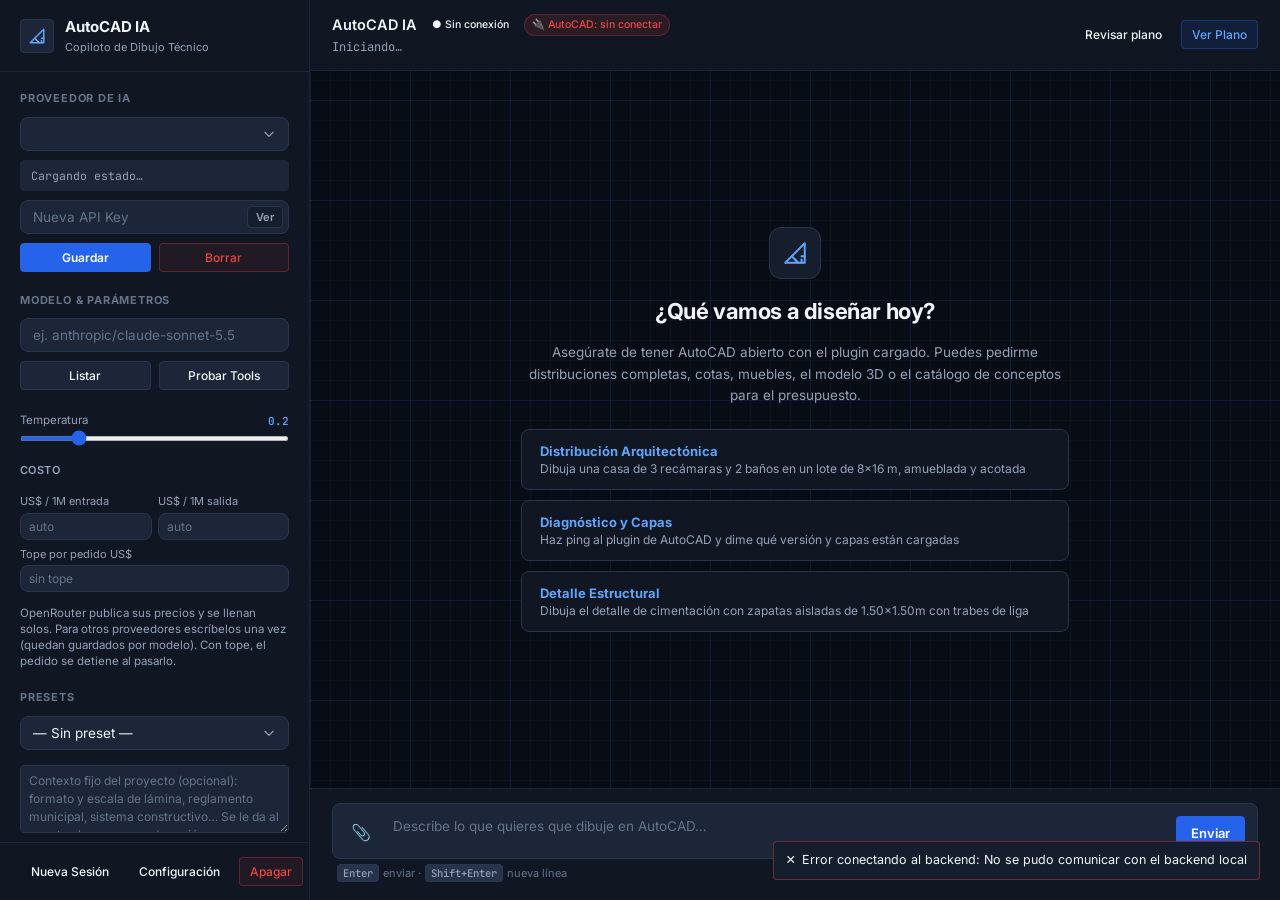
==== commit 1977e2a5: "Panel: costo en vivo con tope, modelos vigentes con buscador, presets y estandar de oficina - Costo:" ====
--- a/agent/web/index.html
+++ b/agent/web/index.html
@@ -173,7 +173,7 @@
         <section class="sidebar-section">
           <div class="section-title">Modelo & Parámetros</div>
           <div class="form-group">
-            <input id="input-model" placeholder="ej. anthropic/claude-3.5-sonnet" autocomplete="off">
+            <input id="input-model" placeholder="ej. anthropic/claude-sonnet-5.5" autocomplete="off">
           </div>
           <div class="button-group-row">
             <button class="btn btn-sm" id="btn-list-models">Listar</button>
@@ -187,6 +187,27 @@
               <span id="temp-val" class="slider-val">0.2</span>
             </div>
             <input type="range" id="input-temp" min="0" max="1" step="0.1" value="0.2" class="custom-slider">
+          </div>
+
+          <div class="section-subtitle">Costo</div>
+          <div class="cost-grid">
+            <label>US$ / 1M entrada<input id="input-precio-entrada" type="number" min="0" step="0.01" placeholder="auto"></label>
+            <label>US$ / 1M salida<input id="input-precio-salida" type="number" min="0" step="0.01" placeholder="auto"></label>
+            <label>Tope por pedido US$<input id="input-tope" type="number" min="0" step="0.05" placeholder="sin tope"></label>
+          </div>
+          <small class="field-help">OpenRouter publica sus precios y se llenan solos. Para otros proveedores escríbelos una vez (quedan guardados por modelo). Con tope, el pedido se detiene al pasarlo.</small>
+        </section>
+
+        <!-- PRESETS -->
+        <section class="sidebar-section">
+          <div class="section-title">Presets</div>
+          <div class="form-group">
+            <select id="select-preset" class="custom-select"><option value="">— Sin preset —</option></select>
+          </div>
+          <textarea id="input-contexto" rows="3" class="preset-contexto" placeholder="Contexto fijo del proyecto (opcional): formato y escala de lámina, reglamento municipal, sistema constructivo… Se le da al agente al empezar cada sesión."></textarea>
+          <div class="button-group-row">
+            <button class="btn btn-sm" id="btn-preset-guardar" type="button">Guardar como…</button>
+            <button class="btn btn-sm btn-danger" id="btn-preset-borrar" type="button">Borrar</button>
           </div>
         </section>
 
@@ -203,6 +224,17 @@
               <small>Envía criterios de muros, vanos y cotas (+11k tokens)</small>
             </span>
           </label>
+        </section>
+
+        <!-- ESTÁNDAR DE OFICINA -->
+        <section class="sidebar-section">
+          <div class="section-title">Estándar de oficina</div>
+          <details class="estandar-details">
+            <summary>Editar (capas, colores, fuentes)</summary>
+            <textarea id="input-estandar" rows="12" class="estandar-json" spellcheck="false"></textarea>
+            <small class="field-help">JSON. Claves: <b>capas</b> {"MUROS": {"color": 7, "linetype": "Continuous"}}, <b>capas_obligatorias</b> [...], <b>prohibir_capa_0</b>, <b>fuentes_prohibidas</b>, <b>colores_prohibidos</b>. «Revisar plano» lo aplica.</small>
+            <button class="btn btn-sm btn-primary" id="btn-guardar-estandar" type="button">Guardar estándar</button>
+          </details>
         </section>
 
         <!-- ENTREGABLES: lo que el agente deja para descargar -->
@@ -260,7 +292,7 @@
 
         <div class="chat-header-actions">
           <div id="token-counter" class="token-counter-pill" style="display: none;">
-            <b id="total-tokens">0</b> tokens · <span id="total-turns">0</span> v.
+            <b id="total-tokens">0</b> tokens · <span id="total-turns">0</span> v.<span id="total-costo"></span>
           </div>
           
           <button class="btn btn-sm btn-ghost" id="btn-revisar" title="Revisar el plano con check_all (sin gastar tokens)">
--- a/agent/web/style.css
+++ b/agent/web/style.css
@@ -1535,3 +1535,78 @@
   font-size: 12px;
   margin-right: 4px;
 }
+
+/* ---- Costo y presets ---- */
+.section-subtitle {
+  margin: 12px 0 6px;
+  font-size: 11px;
+  font-weight: 600;
+  letter-spacing: 0.04em;
+  text-transform: uppercase;
+  color: var(--text-muted);
+}
+.cost-grid {
+  display: grid;
+  grid-template-columns: 1fr 1fr;
+  gap: 6px;
+}
+.cost-grid label {
+  display: flex;
+  flex-direction: column;
+  gap: 3px;
+  font-size: 11px;
+  color: var(--text-muted);
+}
+.cost-grid label:last-child { grid-column: 1 / -1; }
+.cost-grid input { width: 100%; padding: 5px 8px; font-size: 12px; }
+.preset-contexto {
+  width: 100%;
+  box-sizing: border-box;
+  margin: 6px 0 8px;
+  padding: 6px 8px;
+  font: inherit;
+  font-size: 12px;
+  resize: vertical;
+  background: var(--bg-elevated);
+  color: var(--text-main);
+  border: 1px solid var(--border-default);
+  border-radius: var(--radius-sm);
+}
+
+/* ---- Lista de modelos: buscador, precio, imágenes ---- */
+.filtro-modelos {
+  width: 100%;
+  box-sizing: border-box;
+  margin-bottom: 6px;
+  padding: 5px 8px;
+  font-size: 12px;
+}
+.model-nombre { overflow: hidden; text-overflow: ellipsis; white-space: nowrap; flex: 1; }
+.model-precio {
+  font-family: var(--font-mono, monospace);
+  font-size: 10.5px;
+  color: var(--text-muted);
+  margin: 0 6px;
+  flex-shrink: 0;
+}
+
+/* ---- Estándar de oficina ---- */
+.estandar-details summary {
+  cursor: pointer;
+  font-size: 12px;
+  color: var(--text-main);
+  margin-bottom: 6px;
+}
+.estandar-json {
+  width: 100%;
+  box-sizing: border-box;
+  font-family: var(--font-mono, monospace);
+  font-size: 11px;
+  padding: 6px 8px;
+  margin-bottom: 6px;
+  background: var(--bg-elevated);
+  color: var(--text-main);
+  border: 1px solid var(--border-default);
+  border-radius: var(--radius-sm);
+  resize: vertical;
+}
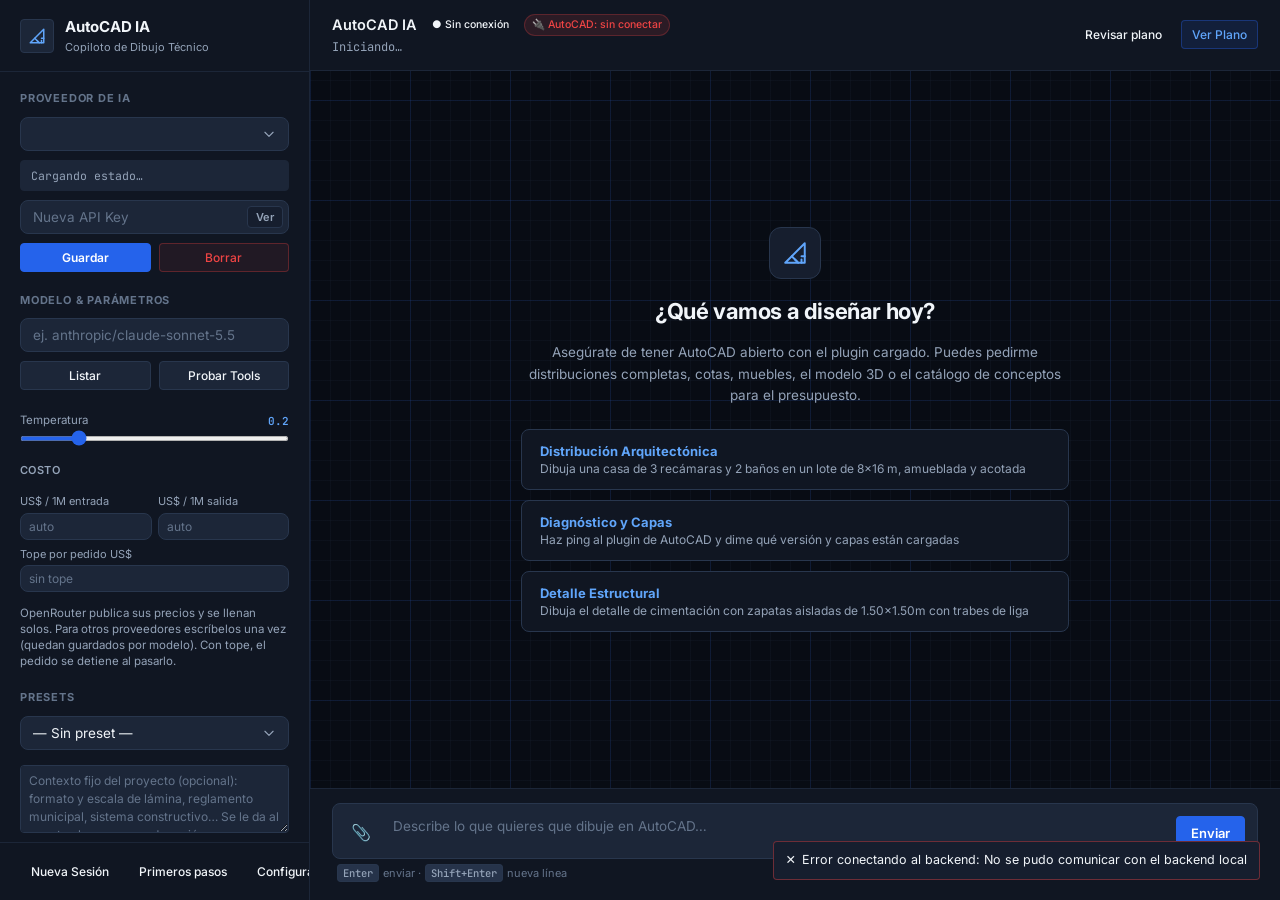
==== commit ee5d2cde: "Panel: pantalla 'Primeros pasos' (plugin, IA, licencia con activar/prueba) que se abre sola en el bu" ====
--- a/agent/web/index.html
+++ b/agent/web/index.html
@@ -17,6 +17,68 @@
 
   <!-- Overlay para panel en pantallas móviles -->
   <div id="sidebar-backdrop" class="sidebar-backdrop"></div>
+
+  <!-- ======================================================================
+       PRIMEROS PASOS: AutoCAD conectado, IA elegida y licencia activada
+       ====================================================================== -->
+  <div id="start-modal" class="modal-overlay hidden" role="dialog" aria-modal="true" aria-labelledby="pp-titulo">
+    <div class="modal-card pp-card">
+      <div class="modal-header">
+        <div class="modal-title-wrap">
+          <h3 id="pp-titulo">Primeros pasos</h3>
+          <p>Tres cosas y listo para dibujar.</p>
+        </div>
+        <button class="btn-icon btn-ghost" id="btn-close-start" title="Cerrar">✕</button>
+      </div>
+
+      <ol class="pp-lista">
+        <li class="pp-paso" id="pp-1">
+          <span class="pp-num">1</span>
+          <div class="pp-cuerpo">
+            <b>AutoCAD con el plugin</b>
+            <p id="pp-1-txt">Comprobando…</p>
+            <ul class="pp-ayuda" id="pp-1-ayuda">
+              <li>Abre AutoCAD (2019 a 2027).</li>
+              <li>En su línea de comandos debe decir <code>[MCP] Plugin cargado</code>.</li>
+              <li>Si AutoCAD pregunta si cargar el plugin, elige <b>Siempre cargar</b>.</li>
+            </ul>
+          </div>
+          <span class="pp-estado" id="pp-1-est" aria-live="polite"></span>
+        </li>
+
+        <li class="pp-paso" id="pp-2">
+          <span class="pp-num">2</span>
+          <div class="pp-cuerpo">
+            <b>Tu inteligencia artificial</b>
+            <p id="pp-2-txt">Comprobando…</p>
+            <button class="btn btn-sm" id="btn-pp-ia" type="button">Elegir IA y pegar mi clave</button>
+          </div>
+          <span class="pp-estado" id="pp-2-est" aria-live="polite"></span>
+        </li>
+
+        <li class="pp-paso" id="pp-3">
+          <span class="pp-num">3</span>
+          <div class="pp-cuerpo">
+            <b>Tu licencia</b>
+            <p id="pp-3-txt">Comprobando…</p>
+            <div class="pp-licencia" id="pp-3-form">
+              <input id="pp-clave" type="text" placeholder="AIA-XXXXX-XXXXX-XXXXX-XXXXX" autocomplete="off" spellcheck="false">
+              <button class="btn btn-sm btn-primary" id="btn-pp-activar" type="button">Activar</button>
+              <button class="btn btn-sm btn-ghost" id="btn-pp-prueba" type="button">Probar 7 días gratis</button>
+            </div>
+            <p class="pp-error" id="pp-3-err" hidden></p>
+            <small class="pp-nota">La clave te llega al comprar. Sirve en 2 equipos; la prueba gratis es una sola vez por equipo.</small>
+          </div>
+          <span class="pp-estado" id="pp-3-est" aria-live="polite"></span>
+        </li>
+      </ol>
+
+      <div class="pp-pie">
+        <small>¿Dudas? <b>vigentra.inf@gmail.com</b> · <a href="https://vigentra.mx/instalacion" target="_blank" rel="noopener">Guía completa</a></small>
+        <button class="btn btn-primary" id="btn-start-ok" type="button">Empezar a dibujar</button>
+      </div>
+    </div>
+  </div>
 
   <!-- ======================================================================
        MODAL DE CONFIGURACIÓN INICIAL (CON ICONO TÉCNICO DE PLANO / ESCUADRA)
@@ -264,6 +326,9 @@
         <button class="btn btn-sm btn-ghost" id="btn-new-session" title="Reiniciar memoria del agente">
           Nueva Sesión
         </button>
+        <button class="btn btn-sm btn-ghost" id="btn-open-start" title="Estado de AutoCAD, de la IA y de la licencia">
+          Primeros pasos
+        </button>
         <button class="btn btn-sm btn-ghost" id="btn-open-settings" title="Abrir configuración">
           Configuración
         </button>
--- a/agent/web/style.css
+++ b/agent/web/style.css
@@ -1610,3 +1610,26 @@
   border-radius: var(--radius-sm);
   resize: vertical;
 }
+
+/* Primeros pasos */
+.pp-card { width: min(640px, calc(100vw - 24px)); max-height: calc(100vh - 24px); overflow-y: auto; }
+.pp-lista { list-style: none; margin: 8px 0 0; padding: 0; display: grid; gap: 12px; }
+.pp-paso { display: grid; grid-template-columns: 34px 1fr auto; gap: 12px; align-items: start; padding: 14px; border: 1px solid var(--border, rgba(255,255,255,.12)); border-radius: 12px; background: rgba(255,255,255,.03); }
+.pp-paso.ok { border-color: rgba(61,220,132,.55); }
+.pp-paso.pend { border-color: rgba(255,180,60,.5); }
+.pp-num { display: grid; place-items: center; width: 30px; height: 30px; border-radius: 50%; background: rgba(91,141,239,.25); font-weight: 700; }
+.pp-paso.ok .pp-num { background: rgba(61,220,132,.3); }
+.pp-cuerpo p { margin: 4px 0 8px; opacity: .85; font-size: .9rem; }
+.pp-estado { font-size: .8rem; font-weight: 700; white-space: nowrap; }
+.pp-paso.ok .pp-estado { color: #3ddc84; }
+.pp-paso.pend .pp-estado { color: #ffb43c; }
+.pp-ayuda { margin: 0 0 4px; padding-left: 18px; font-size: .85rem; opacity: .85; }
+.pp-ayuda code { font-family: "JetBrains Mono", monospace; font-size: .8rem; }
+.pp-licencia { display: flex; flex-wrap: wrap; gap: 8px; }
+.pp-licencia input { flex: 1 1 220px; min-width: 0; min-height: 36px; padding: 0 10px; border-radius: 8px; border: 1px solid var(--border, rgba(255,255,255,.2)); background: rgba(0,0,0,.25); color: inherit; font-family: "JetBrains Mono", monospace; font-size: .85rem; }
+.pp-error { margin: 8px 0 0; color: #ff6b6b; font-size: .85rem; }
+.pp-nota { display: block; margin-top: 8px; opacity: .65; }
+.pp-pie { display: flex; flex-wrap: wrap; gap: 12px; align-items: center; justify-content: space-between; margin-top: 16px; }
+.pp-pie small { opacity: .8; }
+.pp-pie small a { color: #8fb3ff; text-decoration: underline; }
+@media (max-width: 520px) { .pp-paso { grid-template-columns: 30px 1fr; } .pp-estado { grid-column: 2; } }
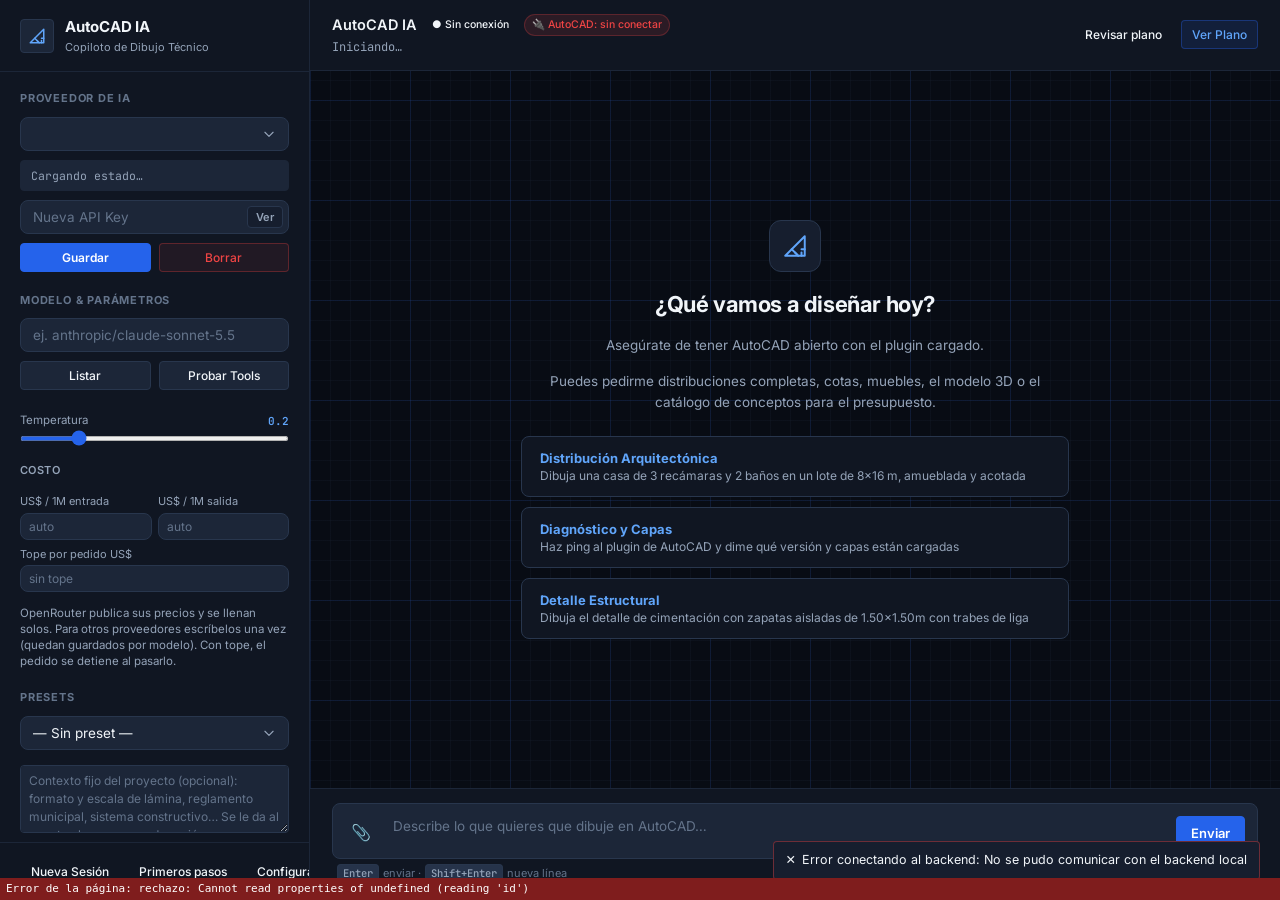
==== commit bdf867a2: "MCPCHAT abre la interfaz web del agente en modo AutoCAD (sin visor ni chequeo de conexion), diseno c" ====
--- a/agent/web/index.html
+++ b/agent/web/index.html
@@ -11,6 +11,29 @@
   <link href="https://fonts.googleapis.com/css2?family=Inter:wght@400;500;600;700&family=JetBrains+Mono:wght@400;500;600&display=swap" rel="stylesheet">
   
   <link rel="stylesheet" href="style.css">
+  <script>
+  // Errores de JavaScript -> servidor (agent/web.py /api/jslog) y un aviso visible: dentro de AutoCAD no hay consola.
+  (function () {
+    function enviar(m) {
+      try {
+        var x = new XMLHttpRequest(); x.open('POST', '/api/jslog', true);
+        x.setRequestHeader('Content-Type', 'application/json');
+        x.send(JSON.stringify({ m: String(m).slice(0, 500), ua: navigator.userAgent }));
+      } catch (e) {}
+    }
+    function aviso(m) {
+      try {
+        var d = document.getElementById('js-error') || document.createElement('div');
+        d.id = 'js-error'; d.textContent = 'Error de la página: ' + m;
+        d.style.cssText = 'position:fixed;left:0;right:0;bottom:0;z-index:99999;background:#7f1d1d;color:#fff;font:11px/1.3 Consolas,monospace;padding:4px 6px;';
+        if (!d.parentNode && document.body) document.body.appendChild(d);
+      } catch (e) {}
+    }
+    window.onerror = function (m, u, l, c) { var t = m + ' @' + String(u || '').split('/').pop() + ':' + l + ':' + c; enviar(t); aviso(t); };
+    window.addEventListener('unhandledrejection', function (e) { var t = 'rechazo: ' + ((e.reason && e.reason.message) || e.reason); enviar(t); aviso(t); });
+    enviar('cargó la página');
+  })();
+  </script>
   <script src="app.js" defer></script>
 </head>
 <body>
@@ -169,7 +192,7 @@
             </div>
           </div>
 
-          <div class="diagnostic-item">
+          <div class="diagnostic-item" id="diag-cad">
             <span class="status-light" id="diag-light-cad"></span>
             <div class="diagnostic-content">
               <b>3. Plugin de AutoCAD (MCP)</b>
@@ -393,7 +416,8 @@
             </div>
           </div>
           <h2>¿Qué vamos a diseñar hoy?</h2>
-          <p>Asegúrate de tener AutoCAD abierto con el plugin cargado. Puedes pedirme distribuciones completas, cotas, muebles, el modelo 3D o el catálogo de conceptos para el presupuesto.</p>
+          <p class="solo-web">Asegúrate de tener AutoCAD abierto con el plugin cargado.</p>
+          <p>Puedes pedirme distribuciones completas, cotas, muebles, el modelo 3D o el catálogo de conceptos para el presupuesto.</p>
           
           <div class="preset-cards-grid">
             <button class="preset-card" data-perfil="arquitectura">
@@ -403,7 +427,7 @@
               </div>
             </button>
 
-            <button class="preset-card" data-perfil="basico">
+            <button class="preset-card solo-web" data-perfil="basico">
               <div class="preset-info">
                 <strong>Diagnóstico y Capas</strong>
                 <span class="preset-text">Haz ping al plugin de AutoCAD y dime qué versión y capas están cargadas</span>
--- a/agent/web/style.css
+++ b/agent/web/style.css
@@ -1633,3 +1633,38 @@
 .pp-pie small { opacity: .8; }
 .pp-pie small a { color: #8fb3ff; text-decoration: underline; }
 @media (max-width: 520px) { .pp-paso { grid-template-columns: 30px 1fr; } .pp-estado { grid-column: 2; } }
+
+/* Dentro de AutoCAD (<html class="en-autocad">, ver agent/web.py): sin visor del plano ni chequeo de conexion. */
+.en-autocad #acad-status,
+.en-autocad #btn-toggle-plan,
+.en-autocad #plan-viewer-pane,
+.en-autocad #pp-1,
+.en-autocad #diag-cad,
+.en-autocad .solo-web { display: none !important; }
+
+/* Modo compacto del panel de AutoCAD: un panel angosto (~300-450 px) no puede gastar su ancho en margenes. */
+html.en-autocad, .en-autocad body { font-size: 12.5px; }
+.en-autocad .chat-header { padding: 4px 8px; gap: 6px; }
+.en-autocad .header-left { gap: 6px; }
+.en-autocad .chat-header-info { gap: 0; }
+.en-autocad .chat-header-title { font-size: 13px; gap: 6px; flex-wrap: wrap; }
+.en-autocad .chat-header-subtitle { font-size: 10.5px; }
+.en-autocad .chat-header-actions { gap: 4px; }
+.en-autocad .chat-messages { padding: 6px 4px; gap: 8px; }
+.en-autocad .message-row { max-width: 100%; }
+.en-autocad .message-bubble { padding: 6px 8px; font-size: 12.5px; line-height: 1.45; }
+.en-autocad .empty-state { max-width: none; width: 100%; margin: 0; padding: 4px 0; gap: 6px; align-items: stretch; text-align: left; }
+.en-autocad .empty-icon-wrapper { display: none; }
+.en-autocad .empty-state h2 { font-size: 15px; letter-spacing: 0; }
+.en-autocad .empty-state p { font-size: 12px; line-height: 1.4; }
+.en-autocad .preset-cards-grid { gap: 5px; margin-top: 2px; }
+.en-autocad .preset-card { padding: 6px 8px; }
+.en-autocad .preset-info strong { font-size: 12px; }
+.en-autocad .preset-text { font-size: 11px; }
+.en-autocad .chat-footer { padding: 5px 4px; }
+.en-autocad .input-container { max-width: none; gap: 3px; }
+.en-autocad .input-box-wrapper { padding: 3px 4px; gap: 4px; }
+.en-autocad .input-box-wrapper textarea { min-height: 30px; padding: 3px 4px; }
+.en-autocad .btn-send { padding: 6px 10px; }
+.en-autocad .input-meta-bar { display: none; }
+.en-autocad .tool-card, .en-autocad .tool-call { font-size: 11.5px; }
